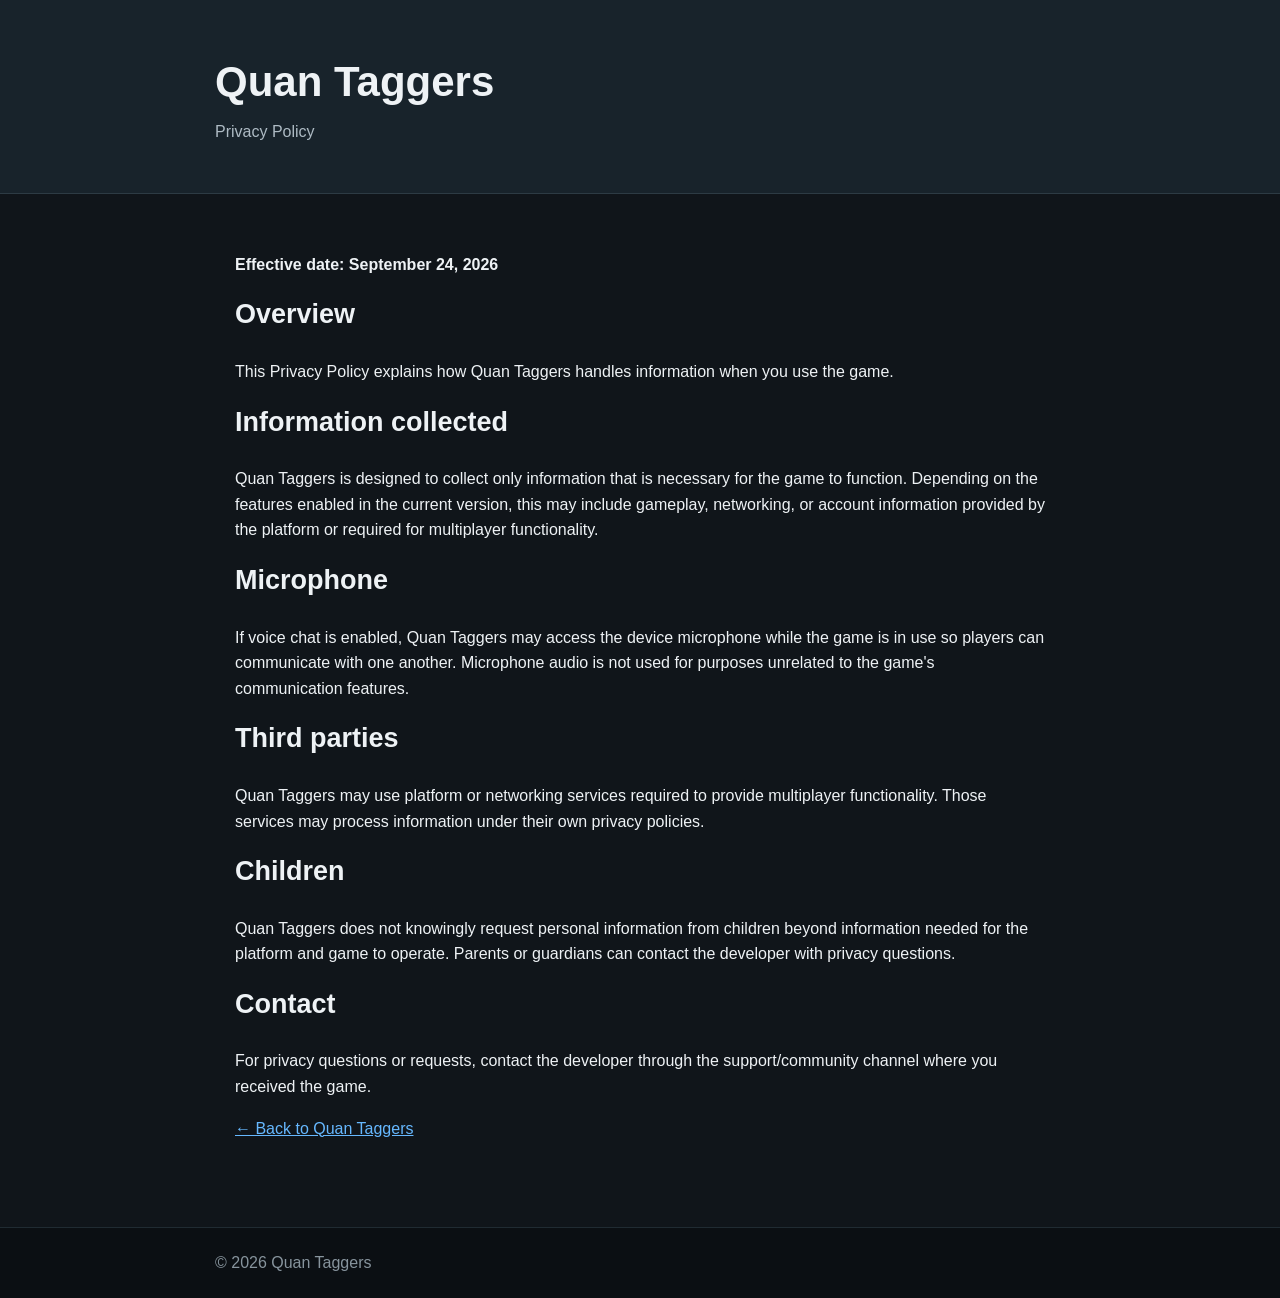
==== privacy.html @ 6d1c9c00 "Add files via upload" ====
<!doctype html>
<html lang="en">
<head>
  <meta charset="utf-8">
  <meta name="viewport" content="width=device-width, initial-scale=1">
  <title>Quan Taggers Privacy Policy</title>
  <link rel="stylesheet" href="style.css">
</head>
<body>
  <header>
    <div class="wrap">
      <h1>Quan Taggers</h1>
      <p class="tagline">Privacy Policy</p>
    </div>
  </header>

  <main class="wrap">
    <p><strong>Effective date: September 24, 2026</strong></p>

    <h2>Overview</h2>
    <p>
      This Privacy Policy explains how Quan Taggers handles information when
      you use the game.
    </p>

    <h2>Information collected</h2>
    <p>
      Quan Taggers is designed to collect only information that is necessary
      for the game to function. Depending on the features enabled in the
      current version, this may include gameplay, networking, or account
      information provided by the platform or required for multiplayer
      functionality.
    </p>

    <h2>Microphone</h2>
    <p>
      If voice chat is enabled, Quan Taggers may access the device microphone
      while the game is in use so players can communicate with one another.
      Microphone audio is not used for purposes unrelated to the game's
      communication features.
    </p>

    <h2>Third parties</h2>
    <p>
      Quan Taggers may use platform or networking services required to provide
      multiplayer functionality. Those services may process information under
      their own privacy policies.
    </p>

    <h2>Children</h2>
    <p>
      Quan Taggers does not knowingly request personal information from
      children beyond information needed for the platform and game to operate.
      Parents or guardians can contact the developer with privacy questions.
    </p>

    <h2>Contact</h2>
    <p>
      For privacy questions or requests, contact the developer through the
      support/community channel where you received the game.
    </p>

    <p><a href="index.html">← Back to Quan Taggers</a></p>
  </main>

  <footer>
    <div class="wrap">© 2026 Quan Taggers</div>
  </footer>
</body>
</html>
---- style.css ----
* { box-sizing: border-box; }
body {
  margin: 0;
  font-family: Arial, Helvetica, sans-serif;
  line-height: 1.6;
  background: #10151a;
  color: #eef2f5;
}
header {
  padding: 48px 20px;
  background: #18232b;
  border-bottom: 1px solid #2d3b44;
}
.wrap { max-width: 850px; margin: 0 auto; }
h1 { margin: 0; font-size: 42px; }
.tagline { margin: 4px 0 0; color: #aebbc4; }
main { padding: 42px 20px 70px; }
section { margin-bottom: 42px; }
h2 { margin-top: 0; font-size: 27px; }
a { color: #66b8ff; }
footer {
  padding: 22px 20px;
  background: #0b0f13;
  color: #87949d;
  border-top: 1px solid #202b32;
}
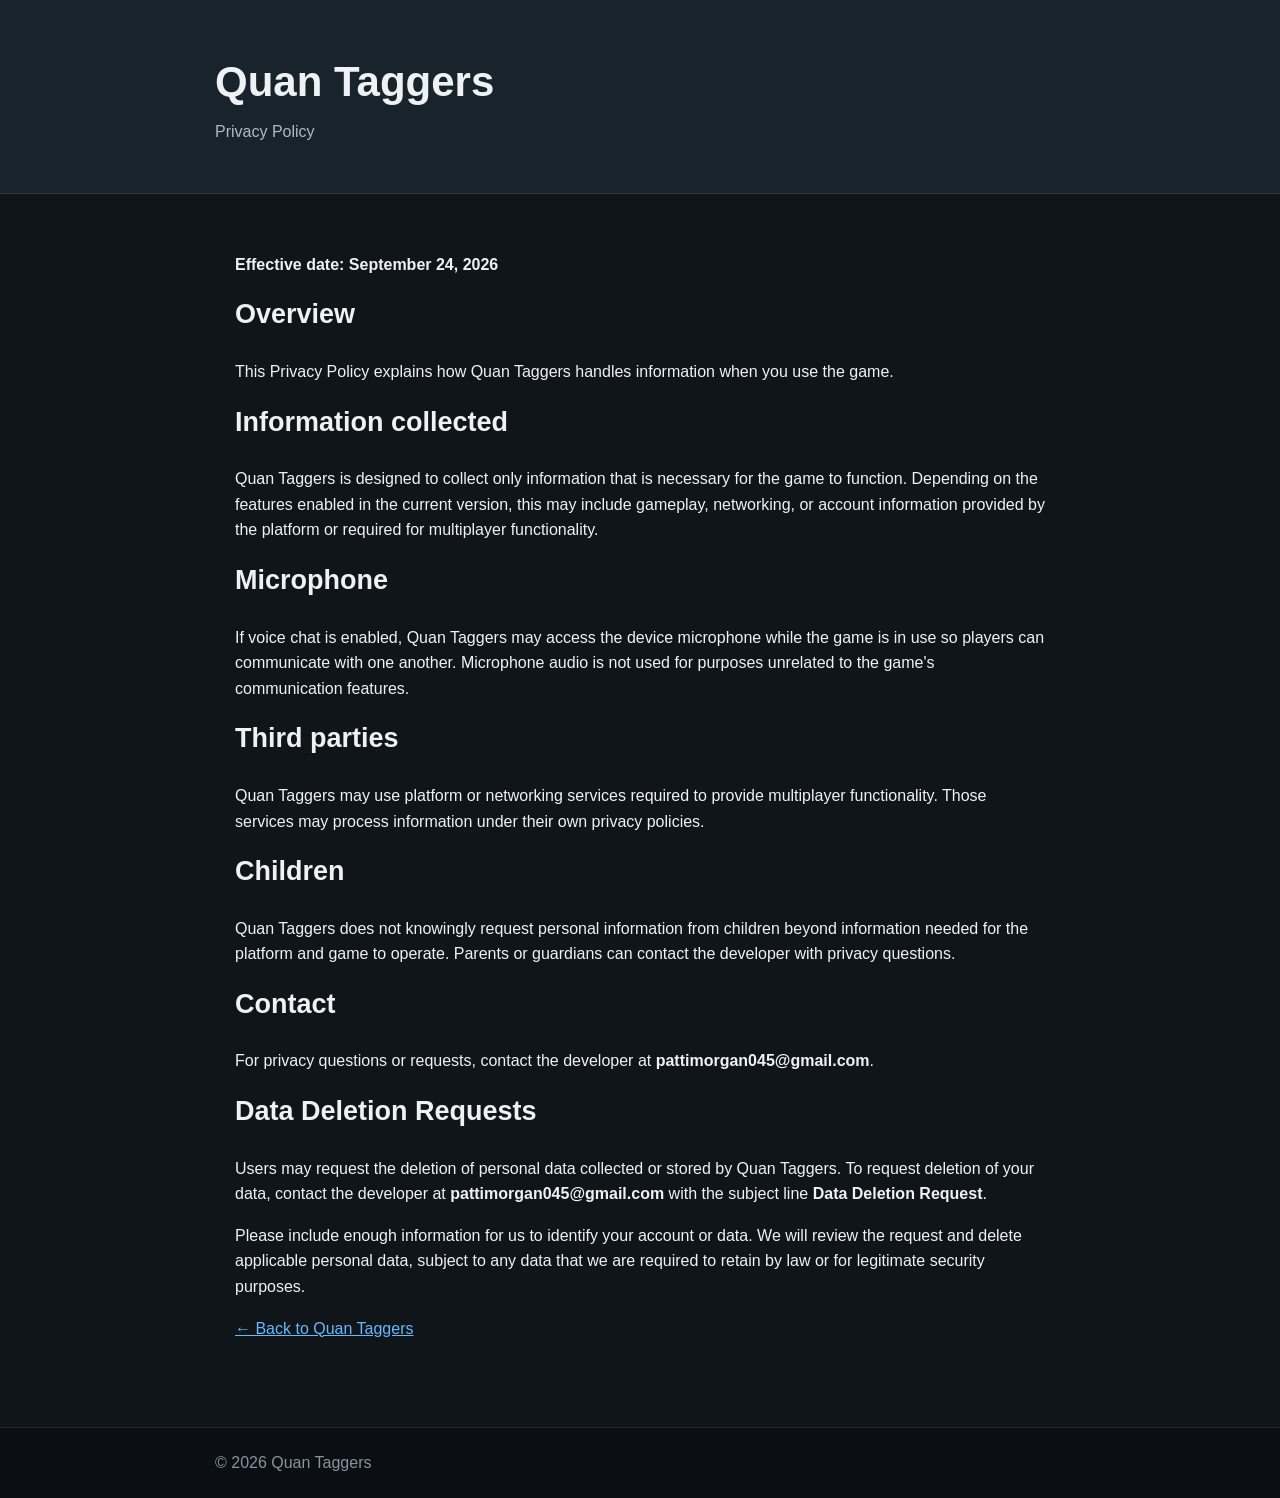
==== commit 898e5a41: "Update privacy.html" ====
--- a/privacy.html
+++ b/privacy.html
@@ -1,70 +1,85 @@
-<!doctype html>
-<html lang="en">
-<head>
-  <meta charset="utf-8">
-  <meta name="viewport" content="width=device-width, initial-scale=1">
-  <title>Quan Taggers Privacy Policy</title>
-  <link rel="stylesheet" href="style.css">
-</head>
-<body>
-  <header>
-    <div class="wrap">
-      <h1>Quan Taggers</h1>
-      <p class="tagline">Privacy Policy</p>
-    </div>
-  </header>
-
-  <main class="wrap">
-    <p><strong>Effective date: September 24, 2026</strong></p>
-
-    <h2>Overview</h2>
-    <p>
-      This Privacy Policy explains how Quan Taggers handles information when
-      you use the game.
+<!doctype html> 
+<html lang="en"> 
+<head> 
+  <meta charset="utf-8"> 
+  <meta name="viewport" content="width=device-width, initial-scale=1"> 
+  <title>Quan Taggers Privacy Policy</title> 
+  <link rel="stylesheet" href="style.css"> 
+</head> 
+<body> 
+  <header> 
+    <div class="wrap"> 
+      <h1>Quan Taggers</h1> 
+      <p class="tagline">Privacy Policy</p> 
+    </div> 
+  </header> 
+ 
+  <main class="wrap"> 
+    <p><strong>Effective date: September 24, 2026</strong></p> 
+ 
+    <h2>Overview</h2> 
+    <p> 
+      This Privacy Policy explains how Quan Taggers handles information when 
+      you use the game. 
+    </p> 
+ 
+    <h2>Information collected</h2> 
+    <p> 
+      Quan Taggers is designed to collect only information that is necessary 
+      for the game to function. Depending on the features enabled in the 
+      current version, this may include gameplay, networking, or account 
+      information provided by the platform or required for multiplayer 
+      functionality. 
+    </p> 
+ 
+    <h2>Microphone</h2> 
+    <p> 
+      If voice chat is enabled, Quan Taggers may access the device microphone 
+      while the game is in use so players can communicate with one another. 
+      Microphone audio is not used for purposes unrelated to the game's 
+      communication features. 
+    </p> 
+ 
+    <h2>Third parties</h2> 
+    <p> 
+      Quan Taggers may use platform or networking services required to provide 
+      multiplayer functionality. Those services may process information under 
+      their own privacy policies. 
+    </p> 
+ 
+    <h2>Children</h2> 
+    <p> 
+      Quan Taggers does not knowingly request personal information from 
+      children beyond information needed for the platform and game to operate. 
+      Parents or guardians can contact the developer with privacy questions. 
+    </p> 
+ 
+    <h2>Contact</h2> 
+    <p> 
+      For privacy questions or requests, contact the developer at 
+      <strong>pattimorgan045@gmail.com</strong>. 
     </p>
 
-    <h2>Information collected</h2>
+    <h2>Data Deletion Requests</h2>
     <p>
-      Quan Taggers is designed to collect only information that is necessary
-      for the game to function. Depending on the features enabled in the
-      current version, this may include gameplay, networking, or account
-      information provided by the platform or required for multiplayer
-      functionality.
+      Users may request the deletion of personal data collected or stored by
+      Quan Taggers. To request deletion of your data, contact the developer at
+      <strong>pattimorgan045@gmail.com</strong> with the subject line
+      <strong>Data Deletion Request</strong>.
     </p>
 
-    <h2>Microphone</h2>
     <p>
-      If voice chat is enabled, Quan Taggers may access the device microphone
-      while the game is in use so players can communicate with one another.
-      Microphone audio is not used for purposes unrelated to the game's
-      communication features.
+      Please include enough information for us to identify your account or data.
+      We will review the request and delete applicable personal data, subject to
+      any data that we are required to retain by law or for legitimate security
+      purposes.
     </p>
-
-    <h2>Third parties</h2>
-    <p>
-      Quan Taggers may use platform or networking services required to provide
-      multiplayer functionality. Those services may process information under
-      their own privacy policies.
-    </p>
-
-    <h2>Children</h2>
-    <p>
-      Quan Taggers does not knowingly request personal information from
-      children beyond information needed for the platform and game to operate.
-      Parents or guardians can contact the developer with privacy questions.
-    </p>
-
-    <h2>Contact</h2>
-    <p>
-      For privacy questions or requests, contact the developer through the
-      support/community channel where you received the game.
-    </p>
-
-    <p><a href="index.html">← Back to Quan Taggers</a></p>
-  </main>
-
-  <footer>
-    <div class="wrap">© 2026 Quan Taggers</div>
-  </footer>
-</body>
+ 
+    <p><a href="index.html">← Back to Quan Taggers</a></p> 
+  </main> 
+ 
+  <footer> 
+    <div class="wrap">© 2026 Quan Taggers</div> 
+  </footer> 
+</body> 
 </html>
